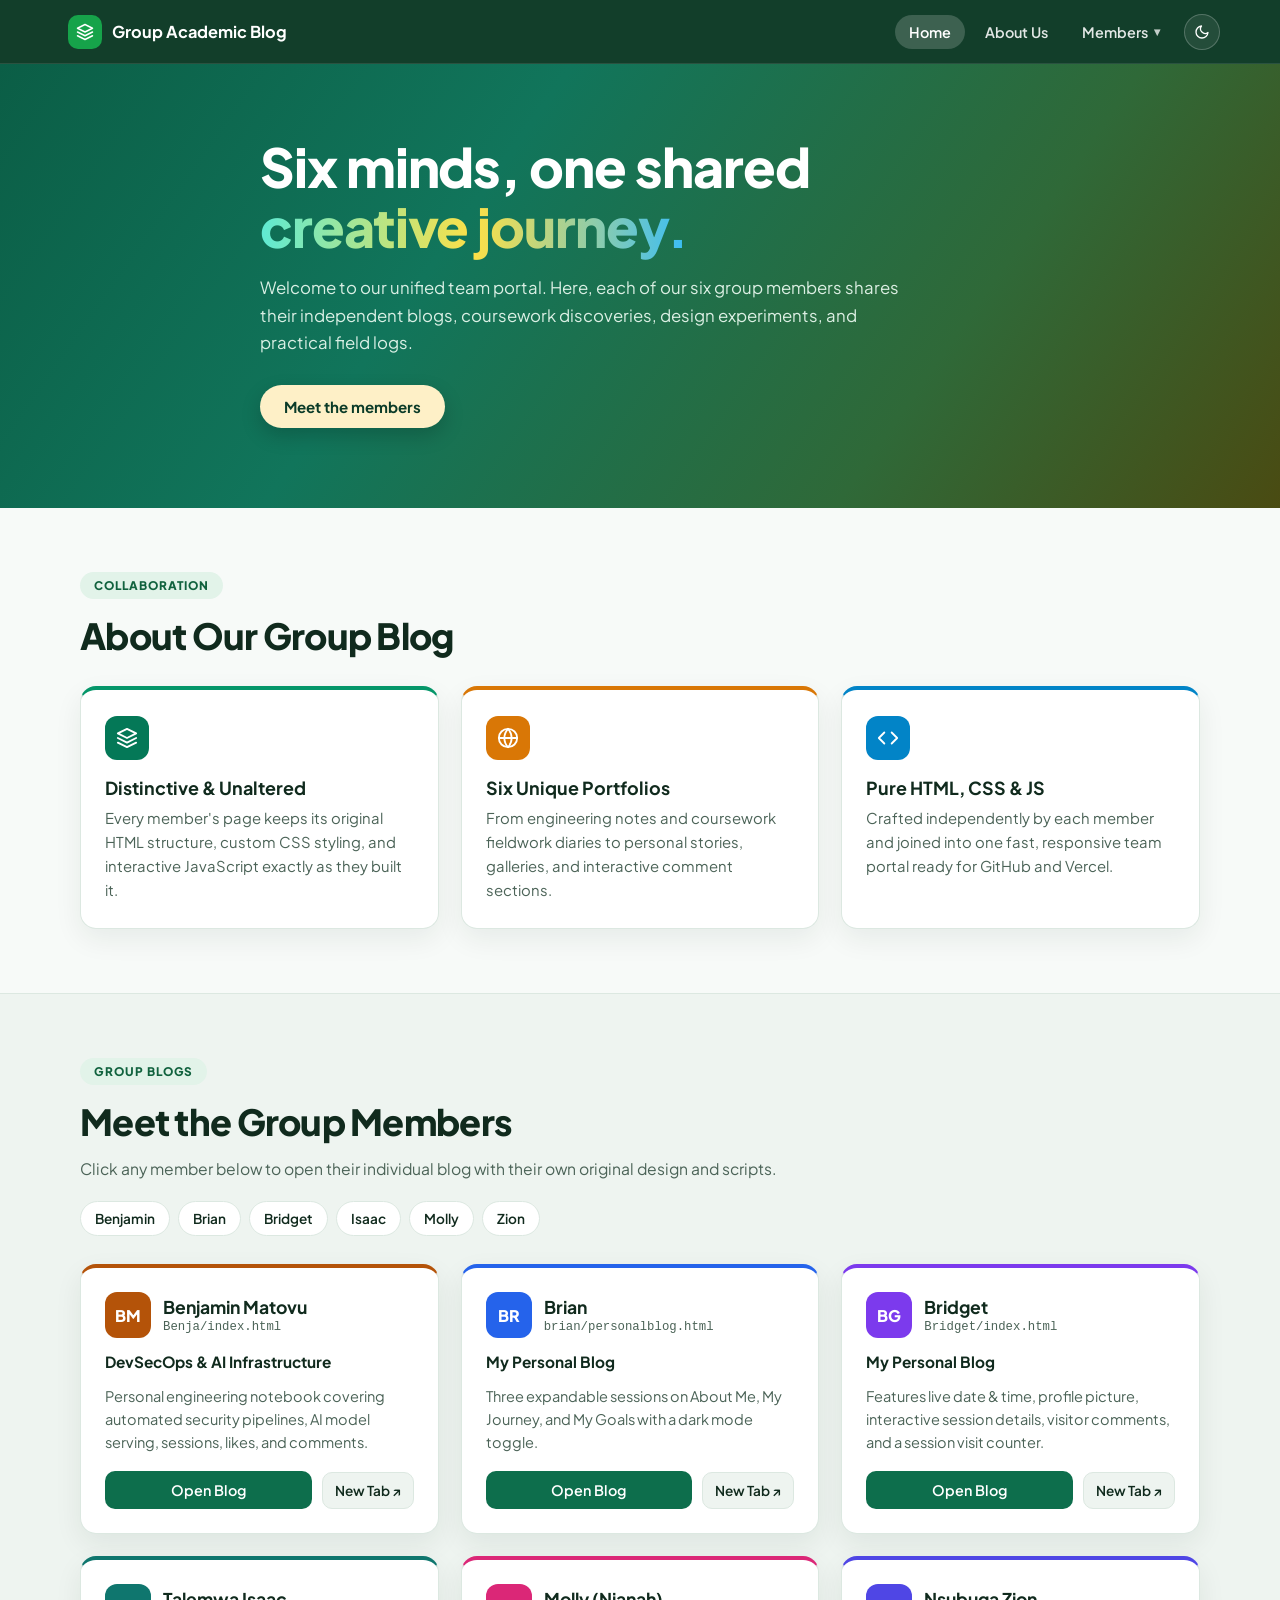
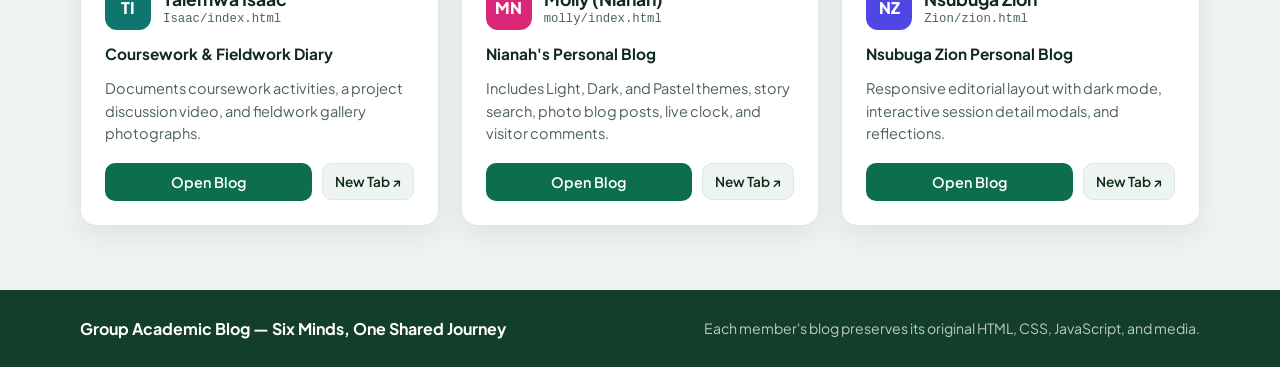
==== index.html @ 666a7042 "Join all 6 group members' personal blogs into Group Academic Blog portal" ====
<!DOCTYPE html>
<html lang="en">
<head>
  <meta charset="UTF-8">
  <meta name="viewport" content="width=device-width, initial-scale=1.0">
  <title>Group Academic Blog | Home</title>
  <link rel="preconnect" href="https://fonts.googleapis.com">
  <link rel="preconnect" href="https://fonts.gstatic.com" crossorigin>
  <link href="https://fonts.googleapis.com/css2?family=Plus+Jakarta+Sans:wght@400;500;600;700;800&display=swap" rel="stylesheet">
  <link rel="stylesheet" href="hub.css">
  <script src="hub.js" defer></script>
</head>
<body>
  <header class="hub-bar">
    <div class="hub-bar-inner">
      <button type="button" class="hub-brand" id="hubHomeBtn" aria-label="Group Academic Blog Home">
        <span class="hub-logo" aria-hidden="true">
          <svg viewBox="0 0 24 24" fill="none" stroke="currentColor" stroke-width="2" stroke-linecap="round" stroke-linejoin="round">
            <polygon points="12 2 2 7 12 12 22 7 12 2"></polygon>
            <polyline points="2 12 12 17 22 12"></polyline>
            <polyline points="2 17 12 22 22 17"></polyline>
          </svg>
        </span>
        <span class="hub-brand-text">Group Academic Blog</span>
      </button>

      <nav class="hub-nav-actions" aria-label="Primary navigation">
        <button type="button" class="nav-link is-active" id="navHomeBtn">Home</button>
        <a class="nav-link" href="#aboutSection" id="navAboutLink">About Us</a>

        <div class="dropdown" id="membersDropdown">
          <button
            type="button"
            class="nav-link dropdown-trigger"
            id="membersDropdownBtn"
            aria-expanded="false"
            aria-haspopup="true"
          >
            <span id="dropdownLabel">Members</span>
            <span class="caret" aria-hidden="true">▾</span>
          </button>
          <div class="dropdown-menu" id="membersMenu" role="menu" hidden></div>
        </div>

        <a class="hub-standalone" id="standaloneLink" href="#" target="_blank" rel="noopener" hidden>
          Open Original <span aria-hidden="true">↗</span>
        </a>

        <button
          type="button"
          class="theme-btn"
          id="hubThemeBtn"
          aria-label="Toggle dark mode"
          title="Toggle dark mode"
        >
          <svg id="themeMoonIcon" viewBox="0 0 24 24" fill="none" stroke="currentColor" stroke-width="2" stroke-linecap="round" stroke-linejoin="round" aria-hidden="true">
            <path d="M21 12.79A9 9 0 1 1 11.21 3 7 7 0 0 0 21 12.79z"></path>
          </svg>
        </button>
      </nav>
    </div>
  </header>

  <main class="hub-main" id="hubView">
    <!-- Hero Section -->
    <section class="hub-hero">
      <div class="hub-hero-inner">
        <h1 class="hero-title">
          Six minds, one shared<br>
          <span class="hero-gradient">creative journey.</span>
        </h1>
        <p class="hero-copy">
          Welcome to our unified team portal. Here, each of our six group members shares their independent blogs, coursework discoveries, design experiments, and practical field logs.
        </p>
        <div class="hero-actions">
          <a class="hero-cta" href="#membersSection">Meet the members</a>
        </div>
      </div>
    </section>

    <!-- About Section -->
    <section class="hub-section" id="aboutSection">
      <div class="section-container">
        <span class="section-pill">COLLABORATION</span>
        <h2 class="section-heading">About Our Group Blog</h2>

        <div class="about-grid">
          <article class="about-card accent-green">
            <div class="about-icon icon-green" aria-hidden="true">
              <svg viewBox="0 0 24 24" fill="none" stroke="currentColor" stroke-width="2" stroke-linecap="round" stroke-linejoin="round">
                <polygon points="12 2 2 7 12 12 22 7 12 2"></polygon>
                <polyline points="2 12 12 17 22 12"></polyline>
                <polyline points="2 17 12 22 22 17"></polyline>
              </svg>
            </div>
            <h3>Distinctive &amp; Unaltered</h3>
            <p>
              Every member's page keeps its original HTML structure, custom CSS styling, and interactive JavaScript exactly as they built it.
            </p>
          </article>

          <article class="about-card accent-amber">
            <div class="about-icon icon-amber" aria-hidden="true">
              <svg viewBox="0 0 24 24" fill="none" stroke="currentColor" stroke-width="2" stroke-linecap="round" stroke-linejoin="round">
                <circle cx="12" cy="12" r="10"></circle>
                <line x1="2" y1="12" x2="22" y2="12"></line>
                <path d="M12 2a15.3 15.3 0 0 1 4 10 15.3 15.3 0 0 1-4 10 15.3 15.3 0 0 1-4-10 15.3 15.3 0 0 1 4-10z"></path>
              </svg>
            </div>
            <h3>Six Unique Portfolios</h3>
            <p>
              From engineering notes and coursework fieldwork diaries to personal stories, galleries, and interactive comment sections.
            </p>
          </article>

          <article class="about-card accent-blue">
            <div class="about-icon icon-blue" aria-hidden="true">
              <svg viewBox="0 0 24 24" fill="none" stroke="currentColor" stroke-width="2" stroke-linecap="round" stroke-linejoin="round">
                <polyline points="16 18 22 12 16 6"></polyline>
                <polyline points="8 6 2 12 8 18"></polyline>
              </svg>
            </div>
            <h3>Pure HTML, CSS &amp; JS</h3>
            <p>
              Crafted independently by each member and joined into one fast, responsive team portal ready for GitHub and Vercel.
            </p>
          </article>
        </div>
      </div>
    </section>

    <!-- Members Blogs Section -->
    <section class="hub-section members-section" id="membersSection">
      <div class="section-container">
        <div class="members-header">
          <div>
            <span class="section-pill">GROUP BLOGS</span>
            <h2 class="section-heading">Meet the Group Members</h2>
            <p class="section-sub">
              Click any member below to open their individual blog with their own original design and scripts.
            </p>
          </div>
          <div class="quick-pills" id="quickPills" aria-label="Quick member links"></div>
        </div>

        <div class="member-grid" id="memberGrid" aria-label="Member Blogs"></div>
      </div>
    </section>

    <footer class="hub-footer">
      <div class="section-container footer-inner">
        <p class="footer-brand">Group Academic Blog &mdash; Six Minds, One Shared Journey</p>
        <p class="footer-note">Each member's blog preserves its original HTML, CSS, JavaScript, and media.</p>
      </div>
    </footer>
  </main>

  <div class="viewer-wrap" id="viewerWrap" hidden>
    <iframe
      id="memberFrame"
      class="member-frame"
      title="Selected member personal blog"
      loading="eager"
    ></iframe>
  </div>
</body>
</html>
---- hub.css ----
*,
*::before,
*::after {
  box-sizing: border-box;
}

:root {
  --bar-bg: #123e2a;
  --bar-border: rgba(255, 255, 255, 0.1);
  --bar-height: 64px;
  --bg: #f7faf8;
  --bg-alt: #eef4f0;
  --surface: #ffffff;
  --text: #102a1d;
  --muted: #4b6357;
  --border: #dce8e1;
  --pill-bg: #e2f3e9;
  --pill-text: #11623e;
  --shadow: 0 10px 28px rgba(16, 42, 29, 0.07);
  --shadow-hover: 0 16px 36px rgba(16, 42, 29, 0.12);
}

body.hub-dark {
  --bg: #0b1611;
  --bg-alt: #102019;
  --surface: #14261e;
  --text: #eef6f1;
  --muted: #9eb7aa;
  --border: #223b2f;
  --pill-bg: #1a3b2c;
  --pill-text: #6ee7b7;
  --shadow: 0 10px 28px rgba(0, 0, 0, 0.35);
  --shadow-hover: 0 16px 36px rgba(0, 0, 0, 0.5);
}

html {
  scroll-behavior: smooth;
}

html,
body {
  margin: 0;
  padding: 0;
  min-height: 100%;
  font-family: "Plus Jakarta Sans", -apple-system, BlinkMacSystemFont, "Segoe UI", Roboto, sans-serif;
  background: var(--bg);
  color: var(--text);
}

/* Sticky Top Bar */
.hub-bar {
  position: sticky;
  top: 0;
  z-index: 1000;
  height: var(--bar-height);
  background: var(--bar-bg);
  border-bottom: 1px solid var(--bar-border);
  color: #ffffff;
}

.hub-bar-inner {
  max-width: 1200px;
  height: 100%;
  margin: 0 auto;
  padding: 0 20px;
  display: flex;
  align-items: center;
  justify-content: space-between;
  gap: 16px;
}

.hub-brand {
  display: inline-flex;
  align-items: center;
  gap: 10px;
  background: transparent;
  border: 0;
  color: #ffffff;
  font: inherit;
  font-weight: 700;
  font-size: 1.02rem;
  cursor: pointer;
  padding: 6px 8px;
  border-radius: 10px;
  white-space: nowrap;
}

.hub-brand:hover {
  background: rgba(255, 255, 255, 0.08);
}

.hub-logo {
  width: 34px;
  height: 34px;
  border-radius: 10px;
  background: #16a34a;
  color: #ffffff;
  display: inline-flex;
  align-items: center;
  justify-content: center;
  flex-shrink: 0;
}

.hub-logo svg {
  width: 18px;
  height: 18px;
}

.hub-nav-actions {
  display: flex;
  align-items: center;
  gap: 6px;
}

.nav-link {
  border: 0;
  background: transparent;
  color: rgba(255, 255, 255, 0.88);
  text-decoration: none;
  font: inherit;
  font-size: 0.9rem;
  font-weight: 600;
  padding: 8px 14px;
  border-radius: 999px;
  cursor: pointer;
  display: inline-flex;
  align-items: center;
  gap: 6px;
  white-space: nowrap;
  transition: background 0.15s ease, color 0.15s ease;
}

.nav-link:hover {
  background: rgba(255, 255, 255, 0.12);
  color: #ffffff;
}

.nav-link.is-active {
  background: rgba(255, 255, 255, 0.18);
  color: #ffffff;
}

/* Members Dropdown */
.dropdown {
  position: relative;
}

.caret {
  font-size: 0.72rem;
  opacity: 0.85;
}

.dropdown-menu {
  position: absolute;
  top: calc(100% + 10px);
  right: 0;
  min-width: 240px;
  background: var(--surface);
  color: var(--text);
  border: 1px solid var(--border);
  border-radius: 14px;
  padding: 8px;
  box-shadow: 0 18px 40px rgba(0, 0, 0, 0.22);
  display: flex;
  flex-direction: column;
  gap: 4px;
  z-index: 1200;
}

.dropdown-menu[hidden] {
  display: none;
}

.dropdown-item {
  width: 100%;
  border: 0;
  background: transparent;
  color: var(--text);
  font: inherit;
  text-align: left;
  padding: 9px 12px;
  border-radius: 10px;
  cursor: pointer;
  display: flex;
  align-items: center;
  gap: 10px;
}

.dropdown-item:hover {
  background: var(--bg-alt);
}

.dropdown-item.is-active {
  background: var(--pill-bg);
  color: var(--pill-text);
  font-weight: 700;
}

.dropdown-dot {
  width: 10px;
  height: 10px;
  border-radius: 50%;
  flex-shrink: 0;
}

.dropdown-sub {
  margin-left: auto;
  font-size: 0.75rem;
  color: var(--muted);
}

.hub-standalone {
  display: inline-flex;
  align-items: center;
  gap: 5px;
  padding: 7px 13px;
  border-radius: 999px;
  border: 1px solid rgba(255, 255, 255, 0.24);
  color: #ffffff;
  text-decoration: none;
  font-size: 0.84rem;
  font-weight: 600;
  white-space: nowrap;
}

.hub-standalone:hover {
  background: rgba(255, 255, 255, 0.14);
}

.hub-standalone[hidden],
.hub-main[hidden],
.viewer-wrap[hidden] {
  display: none;
}

.theme-btn {
  width: 36px;
  height: 36px;
  border-radius: 50%;
  border: 1px solid rgba(255, 255, 255, 0.22);
  background: rgba(255, 255, 255, 0.08);
  color: #ffffff;
  display: inline-flex;
  align-items: center;
  justify-content: center;
  cursor: pointer;
  margin-left: 4px;
  flex-shrink: 0;
}

.theme-btn:hover {
  background: rgba(255, 255, 255, 0.18);
}

.theme-btn svg {
  width: 16px;
  height: 16px;
}

/* Hero Section */
.hub-hero {
  background: linear-gradient(125deg, #0b5e46 0%, #11755b 36%, #2f6938 72%, #4a4b12 100%);
  color: #ffffff;
  padding: 72px 20px 80px;
}

.hub-hero-inner {
  max-width: 760px;
  margin: 0 auto;
}

.hero-title {
  margin: 0 0 18px;
  font-size: clamp(2.1rem, 4.8vw, 3.35rem);
  font-weight: 800;
  line-height: 1.12;
  letter-spacing: -0.02em;
}

.hero-gradient {
  background: linear-gradient(90deg, #5eead4 0%, #fde047 50%, #38bdf8 100%);
  -webkit-background-clip: text;
  background-clip: text;
  color: transparent;
}

.hero-copy {
  margin: 0 0 28px;
  font-size: 1.05rem;
  line-height: 1.65;
  color: rgba(240, 253, 244, 0.9);
  max-width: 650px;
}

.hero-actions {
  display: flex;
  flex-wrap: wrap;
  gap: 12px;
}

.hero-cta {
  display: inline-flex;
  align-items: center;
  justify-content: center;
  background: #fef0c7;
  color: #0b3b28;
  text-decoration: none;
  font-weight: 700;
  font-size: 0.94rem;
  padding: 12px 24px;
  border-radius: 999px;
  box-shadow: 0 8px 20px rgba(0, 0, 0, 0.18);
  transition: transform 0.15s ease, background 0.15s ease;
}

.hero-cta:hover {
  background: #fde68a;
  transform: translateY(-1px);
}

/* Sections */
.hub-section {
  padding: 64px 20px;
}

.members-section {
  background: var(--bg-alt);
  border-top: 1px solid var(--border);
}

.section-container {
  max-width: 1120px;
  margin: 0 auto;
}

.section-pill {
  display: inline-block;
  padding: 6px 14px;
  border-radius: 999px;
  background: var(--pill-bg);
  color: var(--pill-text);
  font-size: 0.74rem;
  font-weight: 800;
  letter-spacing: 0.08em;
  margin-bottom: 14px;
}

.section-heading {
  margin: 0 0 12px;
  font-size: clamp(1.65rem, 3.2vw, 2.25rem);
  font-weight: 800;
  letter-spacing: -0.02em;
}

.section-sub {
  margin: 0;
  color: var(--muted);
  font-size: 0.98rem;
  line-height: 1.6;
}

/* About Cards */
.about-grid {
  margin-top: 28px;
  display: grid;
  grid-template-columns: repeat(3, minmax(0, 1fr));
  gap: 22px;
}

.about-card {
  background: var(--surface);
  border: 1px solid var(--border);
  border-top-width: 4px;
  border-radius: 16px;
  padding: 26px 24px;
  box-shadow: var(--shadow);
}

.accent-green {
  border-top-color: #059669;
}

.accent-amber {
  border-top-color: #d97706;
}

.accent-blue {
  border-top-color: #0284c7;
}

.about-icon {
  width: 44px;
  height: 44px;
  border-radius: 12px;
  display: inline-flex;
  align-items: center;
  justify-content: center;
  color: #ffffff;
  margin-bottom: 16px;
}

.about-icon svg {
  width: 22px;
  height: 22px;
}

.icon-green {
  background: #047857;
}

.icon-amber {
  background: #d97706;
}

.icon-blue {
  background: #0284c7;
}

.about-card h3 {
  margin: 0 0 8px;
  font-size: 1.12rem;
  font-weight: 700;
}

.about-card p {
  margin: 0;
  color: var(--muted);
  font-size: 0.93rem;
  line-height: 1.6;
}

/* Member Blogs Section */
.members-header {
  display: flex;
  flex-wrap: wrap;
  align-items: flex-end;
  justify-content: space-between;
  gap: 20px;
  margin-bottom: 28px;
}

.quick-pills {
  display: flex;
  flex-wrap: wrap;
  gap: 8px;
}

.quick-pill {
  border: 1px solid var(--border);
  background: var(--surface);
  color: var(--text);
  font: inherit;
  font-size: 0.85rem;
  font-weight: 600;
  padding: 8px 14px;
  border-radius: 999px;
  cursor: pointer;
  transition: border-color 0.15s ease, background 0.15s ease, transform 0.15s ease;
}

.quick-pill:hover {
  border-color: #059669;
  background: var(--pill-bg);
  color: var(--pill-text);
  transform: translateY(-1px);
}

.member-grid {
  display: grid;
  grid-template-columns: repeat(3, minmax(0, 1fr));
  gap: 22px;
}

.member-card {
  background: var(--surface);
  border: 1px solid var(--border);
  border-top-width: 4px;
  border-radius: 16px;
  padding: 24px;
  display: flex;
  flex-direction: column;
  gap: 14px;
  box-shadow: var(--shadow);
  transition: transform 0.16s ease, box-shadow 0.16s ease;
}

.member-card:hover {
  transform: translateY(-3px);
  box-shadow: var(--shadow-hover);
}

.card-head {
  display: flex;
  align-items: center;
  gap: 12px;
}

.avatar {
  width: 46px;
  height: 46px;
  border-radius: 12px;
  display: inline-flex;
  align-items: center;
  justify-content: center;
  font-weight: 800;
  font-size: 1rem;
  color: #ffffff;
  flex-shrink: 0;
}

.member-name {
  margin: 0;
  font-size: 1.1rem;
  font-weight: 700;
}

.member-file {
  margin: 2px 0 0;
  font-size: 0.77rem;
  color: var(--muted);
  font-family: ui-monospace, SFMono-Regular, Menlo, Consolas, monospace;
}

.member-title {
  margin: 0;
  font-weight: 700;
  font-size: 0.96rem;
}

.member-desc {
  margin: 0;
  color: var(--muted);
  font-size: 0.91rem;
  line-height: 1.55;
  flex: 1;
}

.card-actions {
  display: flex;
  align-items: center;
  gap: 10px;
  margin-top: 4px;
}

.btn-view {
  flex: 1;
  border: 0;
  background: #0d6e4c;
  color: #ffffff;
  font: inherit;
  font-size: 0.9rem;
  font-weight: 600;
  padding: 10px 14px;
  border-radius: 10px;
  cursor: pointer;
}

.btn-view:hover {
  background: #095439;
}

.btn-open {
  display: inline-flex;
  align-items: center;
  justify-content: center;
  padding: 9px 12px;
  border-radius: 10px;
  border: 1px solid var(--border);
  background: var(--bg-alt);
  color: var(--text);
  text-decoration: none;
  font-size: 0.85rem;
  font-weight: 600;
  white-space: nowrap;
}

.btn-open:hover {
  border-color: #059669;
}

/* Footer */
.hub-footer {
  background: var(--bar-bg);
  color: rgba(255, 255, 255, 0.86);
  padding: 28px 20px;
}

.footer-inner {
  display: flex;
  flex-wrap: wrap;
  align-items: center;
  justify-content: space-between;
  gap: 12px;
}

.footer-brand {
  margin: 0;
  font-weight: 700;
  color: #ffffff;
}

.footer-note {
  margin: 0;
  font-size: 0.88rem;
  color: rgba(255, 255, 255, 0.72);
}

/* Isolated Member Page Viewer */
.viewer-wrap {
  width: 100%;
  height: calc(100vh - var(--bar-height));
  height: calc(100dvh - var(--bar-height));
  background: #ffffff;
}

.member-frame {
  width: 100%;
  height: 100%;
  border: 0;
  display: block;
}

@media (max-width: 920px) {
  .about-grid,
  .member-grid {
    grid-template-columns: repeat(2, minmax(0, 1fr));
  }
}

@media (max-width: 680px) {
  .about-grid,
  .member-grid {
    grid-template-columns: 1fr;
  }

  .hub-brand-text {
    display: none;
  }

  .nav-link {
    padding: 7px 10px;
    font-size: 0.84rem;
  }
}
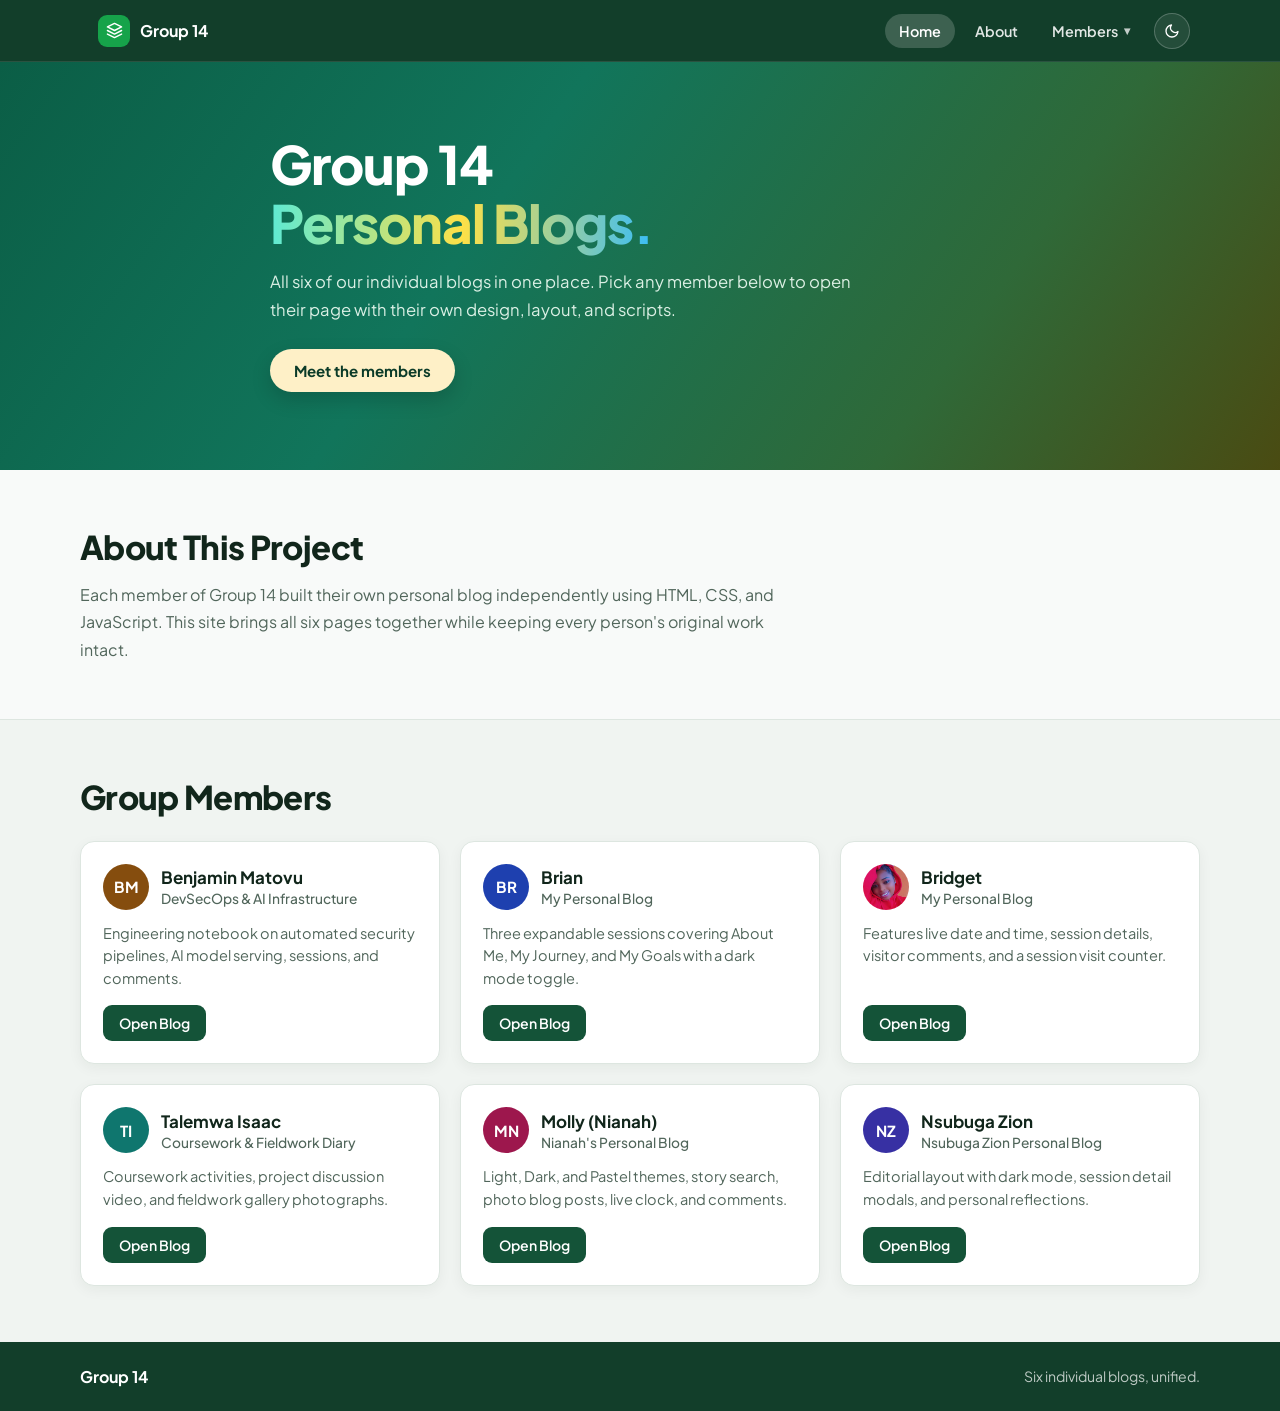
==== commit a9e6d33c: "Simplify homepage, remove card/dropdown clutter, and use Bridget's photo" ====
--- a/index.html
+++ b/index.html
@@ -3,7 +3,7 @@
 <head>
   <meta charset="UTF-8">
   <meta name="viewport" content="width=device-width, initial-scale=1.0">
-  <title>Group Academic Blog | Home</title>
+  <title>Group 14 | Personal Blogs</title>
   <link rel="preconnect" href="https://fonts.googleapis.com">
   <link rel="preconnect" href="https://fonts.gstatic.com" crossorigin>
   <link href="https://fonts.googleapis.com/css2?family=Plus+Jakarta+Sans:wght@400;500;600;700;800&display=swap" rel="stylesheet">
@@ -13,7 +13,7 @@
 <body>
   <header class="hub-bar">
     <div class="hub-bar-inner">
-      <button type="button" class="hub-brand" id="hubHomeBtn" aria-label="Group Academic Blog Home">
+      <button type="button" class="hub-brand" id="hubHomeBtn" aria-label="Group 14 Home">
         <span class="hub-logo" aria-hidden="true">
           <svg viewBox="0 0 24 24" fill="none" stroke="currentColor" stroke-width="2" stroke-linecap="round" stroke-linejoin="round">
             <polygon points="12 2 2 7 12 12 22 7 12 2"></polygon>
@@ -21,12 +21,12 @@
             <polyline points="2 17 12 22 22 17"></polyline>
           </svg>
         </span>
-        <span class="hub-brand-text">Group Academic Blog</span>
+        <span class="hub-brand-text">Group 14</span>
       </button>
 
       <nav class="hub-nav-actions" aria-label="Primary navigation">
         <button type="button" class="nav-link is-active" id="navHomeBtn">Home</button>
-        <a class="nav-link" href="#aboutSection" id="navAboutLink">About Us</a>
+        <a class="nav-link" href="#aboutSection" id="navAboutLink">About</a>
 
         <div class="dropdown" id="membersDropdown">
           <button
@@ -39,12 +39,8 @@
             <span id="dropdownLabel">Members</span>
             <span class="caret" aria-hidden="true">▾</span>
           </button>
-          <div class="dropdown-menu" id="membersMenu" role="menu" hidden></div>
+          <div class="dropdown-menu" id="membersMenu" role="menu"></div>
         </div>
-
-        <a class="hub-standalone" id="standaloneLink" href="#" target="_blank" rel="noopener" hidden>
-          Open Original <span aria-hidden="true">↗</span>
-        </a>
 
         <button
           type="button"
@@ -53,7 +49,7 @@
           aria-label="Toggle dark mode"
           title="Toggle dark mode"
         >
-          <svg id="themeMoonIcon" viewBox="0 0 24 24" fill="none" stroke="currentColor" stroke-width="2" stroke-linecap="round" stroke-linejoin="round" aria-hidden="true">
+          <svg viewBox="0 0 24 24" fill="none" stroke="currentColor" stroke-width="2" stroke-linecap="round" stroke-linejoin="round" aria-hidden="true">
             <path d="M21 12.79A9 9 0 1 1 11.21 3 7 7 0 0 0 21 12.79z"></path>
           </svg>
         </button>
@@ -62,95 +58,39 @@
   </header>
 
   <main class="hub-main" id="hubView">
-    <!-- Hero Section -->
     <section class="hub-hero">
       <div class="hub-hero-inner">
         <h1 class="hero-title">
-          Six minds, one shared<br>
-          <span class="hero-gradient">creative journey.</span>
+          Group 14<br>
+          <span class="hero-gradient">Personal Blogs.</span>
         </h1>
         <p class="hero-copy">
-          Welcome to our unified team portal. Here, each of our six group members shares their independent blogs, coursework discoveries, design experiments, and practical field logs.
+          All six of our individual blogs in one place. Pick any member below to open their page with their own design, layout, and scripts.
         </p>
-        <div class="hero-actions">
-          <a class="hero-cta" href="#membersSection">Meet the members</a>
-        </div>
+        <a class="hero-cta" href="#membersSection">Meet the members</a>
       </div>
     </section>
 
-    <!-- About Section -->
     <section class="hub-section" id="aboutSection">
       <div class="section-container">
-        <span class="section-pill">COLLABORATION</span>
-        <h2 class="section-heading">About Our Group Blog</h2>
-
-        <div class="about-grid">
-          <article class="about-card accent-green">
-            <div class="about-icon icon-green" aria-hidden="true">
-              <svg viewBox="0 0 24 24" fill="none" stroke="currentColor" stroke-width="2" stroke-linecap="round" stroke-linejoin="round">
-                <polygon points="12 2 2 7 12 12 22 7 12 2"></polygon>
-                <polyline points="2 12 12 17 22 12"></polyline>
-                <polyline points="2 17 12 22 22 17"></polyline>
-              </svg>
-            </div>
-            <h3>Distinctive &amp; Unaltered</h3>
-            <p>
-              Every member's page keeps its original HTML structure, custom CSS styling, and interactive JavaScript exactly as they built it.
-            </p>
-          </article>
-
-          <article class="about-card accent-amber">
-            <div class="about-icon icon-amber" aria-hidden="true">
-              <svg viewBox="0 0 24 24" fill="none" stroke="currentColor" stroke-width="2" stroke-linecap="round" stroke-linejoin="round">
-                <circle cx="12" cy="12" r="10"></circle>
-                <line x1="2" y1="12" x2="22" y2="12"></line>
-                <path d="M12 2a15.3 15.3 0 0 1 4 10 15.3 15.3 0 0 1-4 10 15.3 15.3 0 0 1-4-10 15.3 15.3 0 0 1 4-10z"></path>
-              </svg>
-            </div>
-            <h3>Six Unique Portfolios</h3>
-            <p>
-              From engineering notes and coursework fieldwork diaries to personal stories, galleries, and interactive comment sections.
-            </p>
-          </article>
-
-          <article class="about-card accent-blue">
-            <div class="about-icon icon-blue" aria-hidden="true">
-              <svg viewBox="0 0 24 24" fill="none" stroke="currentColor" stroke-width="2" stroke-linecap="round" stroke-linejoin="round">
-                <polyline points="16 18 22 12 16 6"></polyline>
-                <polyline points="8 6 2 12 8 18"></polyline>
-              </svg>
-            </div>
-            <h3>Pure HTML, CSS &amp; JS</h3>
-            <p>
-              Crafted independently by each member and joined into one fast, responsive team portal ready for GitHub and Vercel.
-            </p>
-          </article>
-        </div>
+        <h2 class="section-heading">About This Project</h2>
+        <p class="about-summary">
+          Each member of Group 14 built their own personal blog independently using HTML, CSS, and JavaScript. This site brings all six pages together while keeping every person's original work intact.
+        </p>
       </div>
     </section>
 
-    <!-- Members Blogs Section -->
     <section class="hub-section members-section" id="membersSection">
       <div class="section-container">
-        <div class="members-header">
-          <div>
-            <span class="section-pill">GROUP BLOGS</span>
-            <h2 class="section-heading">Meet the Group Members</h2>
-            <p class="section-sub">
-              Click any member below to open their individual blog with their own original design and scripts.
-            </p>
-          </div>
-          <div class="quick-pills" id="quickPills" aria-label="Quick member links"></div>
-        </div>
-
+        <h2 class="section-heading">Group Members</h2>
         <div class="member-grid" id="memberGrid" aria-label="Member Blogs"></div>
       </div>
     </section>
 
     <footer class="hub-footer">
       <div class="section-container footer-inner">
-        <p class="footer-brand">Group Academic Blog &mdash; Six Minds, One Shared Journey</p>
-        <p class="footer-note">Each member's blog preserves its original HTML, CSS, JavaScript, and media.</p>
+        <p class="footer-brand">Group 14</p>
+        <p class="footer-note">Six individual blogs, unified.</p>
       </div>
     </footer>
   </main>
--- a/hub.css
+++ b/hub.css
@@ -7,30 +7,33 @@
 :root {
   --bar-bg: #123e2a;
   --bar-border: rgba(255, 255, 255, 0.1);
-  --bar-height: 64px;
-  --bg: #f7faf8;
-  --bg-alt: #eef4f0;
+  --bar-height: 62px;
+  --bg: #f8faf9;
+  --bg-alt: #f0f4f1;
   --surface: #ffffff;
-  --text: #102a1d;
-  --muted: #4b6357;
-  --border: #dce8e1;
-  --pill-bg: #e2f3e9;
-  --pill-text: #11623e;
-  --shadow: 0 10px 28px rgba(16, 42, 29, 0.07);
-  --shadow-hover: 0 16px 36px rgba(16, 42, 29, 0.12);
+  --text: #11261b;
+  --muted: #51665b;
+  --border: #dde6e0;
+  --hover-bg: #f2f6f3;
+  --accent: #145338;
+  --accent-hover: #0e3f2a;
+  --shadow: 0 4px 14px rgba(17, 38, 27, 0.05);
+  --shadow-hover: 0 12px 28px rgba(17, 38, 27, 0.09);
+  --ease: cubic-bezier(0.16, 1, 0.3, 1);
 }
 
 body.hub-dark {
-  --bg: #0b1611;
-  --bg-alt: #102019;
-  --surface: #14261e;
-  --text: #eef6f1;
-  --muted: #9eb7aa;
-  --border: #223b2f;
-  --pill-bg: #1a3b2c;
-  --pill-text: #6ee7b7;
-  --shadow: 0 10px 28px rgba(0, 0, 0, 0.35);
-  --shadow-hover: 0 16px 36px rgba(0, 0, 0, 0.5);
+  --bg: #0c1611;
+  --bg-alt: #101d17;
+  --surface: #15241d;
+  --text: #edf4f0;
+  --muted: #9ab0a4;
+  --border: #23382d;
+  --hover-bg: #1c3127;
+  --accent: #1b6b49;
+  --accent-hover: #228259;
+  --shadow: 0 4px 16px rgba(0, 0, 0, 0.28);
+  --shadow-hover: 0 12px 28px rgba(0, 0, 0, 0.42);
 }
 
 html {
@@ -45,6 +48,7 @@
   font-family: "Plus Jakarta Sans", -apple-system, BlinkMacSystemFont, "Segoe UI", Roboto, sans-serif;
   background: var(--bg);
   color: var(--text);
+  transition: background-color 0.25s ease, color 0.25s ease;
 }
 
 /* Sticky Top Bar */
@@ -59,7 +63,7 @@
 }
 
 .hub-bar-inner {
-  max-width: 1200px;
+  max-width: 1140px;
   height: 100%;
   margin: 0 auto;
   padding: 0 20px;
@@ -78,11 +82,12 @@
   color: #ffffff;
   font: inherit;
   font-weight: 700;
-  font-size: 1.02rem;
+  font-size: 1rem;
   cursor: pointer;
   padding: 6px 8px;
   border-radius: 10px;
   white-space: nowrap;
+  transition: background-color 0.2s ease;
 }
 
 .hub-brand:hover {
@@ -90,9 +95,9 @@
 }
 
 .hub-logo {
-  width: 34px;
-  height: 34px;
-  border-radius: 10px;
+  width: 32px;
+  height: 32px;
+  border-radius: 9px;
   background: #16a34a;
   color: #ffffff;
   display: inline-flex;
@@ -102,8 +107,8 @@
 }
 
 .hub-logo svg {
-  width: 18px;
-  height: 18px;
+  width: 17px;
+  height: 17px;
 }
 
 .hub-nav-actions {
@@ -127,7 +132,7 @@
   align-items: center;
   gap: 6px;
   white-space: nowrap;
-  transition: background 0.15s ease, color 0.15s ease;
+  transition: background-color 0.2s ease, color 0.2s ease;
 }
 
 .nav-link:hover {
@@ -140,7 +145,7 @@
   color: #ffffff;
 }
 
-/* Members Dropdown */
+/* Smooth Members Dropdown */
 .dropdown {
   position: relative;
 }
@@ -148,89 +153,68 @@
 .caret {
   font-size: 0.72rem;
   opacity: 0.85;
+  transition: transform 0.25s var(--ease);
+}
+
+.dropdown.is-open .caret {
+  transform: rotate(180deg);
 }
 
 .dropdown-menu {
   position: absolute;
   top: calc(100% + 10px);
   right: 0;
-  min-width: 240px;
+  min-width: 195px;
   background: var(--surface);
   color: var(--text);
   border: 1px solid var(--border);
-  border-radius: 14px;
-  padding: 8px;
-  box-shadow: 0 18px 40px rgba(0, 0, 0, 0.22);
+  border-radius: 12px;
+  padding: 6px;
+  box-shadow: 0 16px 36px rgba(0, 0, 0, 0.18);
   display: flex;
   flex-direction: column;
-  gap: 4px;
+  gap: 2px;
   z-index: 1200;
-}
-
-.dropdown-menu[hidden] {
-  display: none;
+  opacity: 0;
+  visibility: hidden;
+  pointer-events: none;
+  transform: translateY(-8px) scale(0.98);
+  transform-origin: top right;
+  transition:
+    opacity 0.24s var(--ease),
+    transform 0.24s var(--ease),
+    visibility 0.24s var(--ease);
+}
+
+.dropdown.is-open .dropdown-menu {
+  opacity: 1;
+  visibility: visible;
+  pointer-events: auto;
+  transform: translateY(0) scale(1);
 }
 
 .dropdown-item {
+  display: block;
   width: 100%;
-  border: 0;
-  background: transparent;
+  padding: 9px 12px;
+  border-radius: 8px;
   color: var(--text);
-  font: inherit;
-  text-align: left;
-  padding: 9px 12px;
-  border-radius: 10px;
-  cursor: pointer;
-  display: flex;
-  align-items: center;
-  gap: 10px;
+  text-decoration: none;
+  font-size: 0.9rem;
+  font-weight: 500;
+  white-space: nowrap;
+  transition: background-color 0.18s ease, color 0.18s ease, padding-left 0.18s var(--ease);
 }
 
 .dropdown-item:hover {
-  background: var(--bg-alt);
+  background: var(--hover-bg);
+  padding-left: 15px;
 }
 
 .dropdown-item.is-active {
-  background: var(--pill-bg);
-  color: var(--pill-text);
-  font-weight: 700;
-}
-
-.dropdown-dot {
-  width: 10px;
-  height: 10px;
-  border-radius: 50%;
-  flex-shrink: 0;
-}
-
-.dropdown-sub {
-  margin-left: auto;
-  font-size: 0.75rem;
-  color: var(--muted);
-}
-
-.hub-standalone {
-  display: inline-flex;
-  align-items: center;
-  gap: 5px;
-  padding: 7px 13px;
-  border-radius: 999px;
-  border: 1px solid rgba(255, 255, 255, 0.24);
-  color: #ffffff;
-  text-decoration: none;
-  font-size: 0.84rem;
-  font-weight: 600;
-  white-space: nowrap;
-}
-
-.hub-standalone:hover {
-  background: rgba(255, 255, 255, 0.14);
-}
-
-.hub-standalone[hidden],
-.hub-main[hidden],
-.viewer-wrap[hidden] {
-  display: none;
+  background: var(--hover-bg);
+  font-weight: 700;
+  color: var(--accent);
 }
 
 .theme-btn {
@@ -246,10 +230,12 @@
   cursor: pointer;
   margin-left: 4px;
   flex-shrink: 0;
+  transition: background-color 0.2s ease, transform 0.2s var(--ease);
 }
 
 .theme-btn:hover {
   background: rgba(255, 255, 255, 0.18);
+  transform: scale(1.04);
 }
 
 .theme-btn svg {
@@ -257,21 +243,26 @@
   height: 16px;
 }
 
+.hub-main[hidden],
+.viewer-wrap[hidden] {
+  display: none;
+}
+
 /* Hero Section */
 .hub-hero {
-  background: linear-gradient(125deg, #0b5e46 0%, #11755b 36%, #2f6938 72%, #4a4b12 100%);
-  color: #ffffff;
-  padding: 72px 20px 80px;
+  background: linear-gradient(125deg, #0b5e46 0%, #11755b 38%, #2f6938 74%, #4a4b12 100%);
+  color: #ffffff;
+  padding: 72px 20px 78px;
 }
 
 .hub-hero-inner {
-  max-width: 760px;
+  max-width: 740px;
   margin: 0 auto;
 }
 
 .hero-title {
-  margin: 0 0 18px;
-  font-size: clamp(2.1rem, 4.8vw, 3.35rem);
+  margin: 0 0 16px;
+  font-size: clamp(2.15rem, 4.8vw, 3.3rem);
   font-weight: 800;
   line-height: 1.12;
   letter-spacing: -0.02em;
@@ -285,17 +276,11 @@
 }
 
 .hero-copy {
-  margin: 0 0 28px;
-  font-size: 1.05rem;
+  margin: 0 0 26px;
+  font-size: 1.04rem;
   line-height: 1.65;
   color: rgba(240, 253, 244, 0.9);
-  max-width: 650px;
-}
-
-.hero-actions {
-  display: flex;
-  flex-wrap: wrap;
-  gap: 12px;
+  max-width: 600px;
 }
 
 .hero-cta {
@@ -309,18 +294,18 @@
   font-size: 0.94rem;
   padding: 12px 24px;
   border-radius: 999px;
-  box-shadow: 0 8px 20px rgba(0, 0, 0, 0.18);
-  transition: transform 0.15s ease, background 0.15s ease;
+  box-shadow: 0 8px 20px rgba(0, 0, 0, 0.16);
+  transition: transform 0.22s var(--ease), background-color 0.2s ease;
 }
 
 .hero-cta:hover {
   background: #fde68a;
-  transform: translateY(-1px);
+  transform: translateY(-2px);
 }
 
 /* Sections */
 .hub-section {
-  padding: 64px 20px;
+  padding: 56px 20px;
 }
 
 .members-section {
@@ -333,160 +318,52 @@
   margin: 0 auto;
 }
 
-.section-pill {
-  display: inline-block;
-  padding: 6px 14px;
-  border-radius: 999px;
-  background: var(--pill-bg);
-  color: var(--pill-text);
-  font-size: 0.74rem;
-  font-weight: 800;
-  letter-spacing: 0.08em;
-  margin-bottom: 14px;
-}
-
 .section-heading {
-  margin: 0 0 12px;
-  font-size: clamp(1.65rem, 3.2vw, 2.25rem);
+  margin: 0 0 14px;
+  font-size: clamp(1.55rem, 3vw, 2.05rem);
   font-weight: 800;
   letter-spacing: -0.02em;
 }
 
-.section-sub {
-  margin: 0;
+.about-summary {
+  margin: 0;
+  max-width: 700px;
   color: var(--muted);
-  font-size: 0.98rem;
-  line-height: 1.6;
-}
-
-/* About Cards */
-.about-grid {
-  margin-top: 28px;
+  font-size: 1rem;
+  line-height: 1.7;
+}
+
+/* Member Cards */
+.member-grid {
+  margin-top: 24px;
   display: grid;
   grid-template-columns: repeat(3, minmax(0, 1fr));
-  gap: 22px;
-}
-
-.about-card {
-  background: var(--surface);
-  border: 1px solid var(--border);
-  border-top-width: 4px;
-  border-radius: 16px;
-  padding: 26px 24px;
-  box-shadow: var(--shadow);
-}
-
-.accent-green {
-  border-top-color: #059669;
-}
-
-.accent-amber {
-  border-top-color: #d97706;
-}
-
-.accent-blue {
-  border-top-color: #0284c7;
-}
-
-.about-icon {
-  width: 44px;
-  height: 44px;
-  border-radius: 12px;
-  display: inline-flex;
-  align-items: center;
-  justify-content: center;
-  color: #ffffff;
-  margin-bottom: 16px;
-}
-
-.about-icon svg {
-  width: 22px;
-  height: 22px;
-}
-
-.icon-green {
-  background: #047857;
-}
-
-.icon-amber {
-  background: #d97706;
-}
-
-.icon-blue {
-  background: #0284c7;
-}
-
-.about-card h3 {
-  margin: 0 0 8px;
-  font-size: 1.12rem;
-  font-weight: 700;
-}
-
-.about-card p {
-  margin: 0;
-  color: var(--muted);
-  font-size: 0.93rem;
-  line-height: 1.6;
-}
-
-/* Member Blogs Section */
-.members-header {
-  display: flex;
-  flex-wrap: wrap;
-  align-items: flex-end;
-  justify-content: space-between;
   gap: 20px;
-  margin-bottom: 28px;
-}
-
-.quick-pills {
-  display: flex;
-  flex-wrap: wrap;
-  gap: 8px;
-}
-
-.quick-pill {
-  border: 1px solid var(--border);
-  background: var(--surface);
-  color: var(--text);
-  font: inherit;
-  font-size: 0.85rem;
-  font-weight: 600;
-  padding: 8px 14px;
-  border-radius: 999px;
-  cursor: pointer;
-  transition: border-color 0.15s ease, background 0.15s ease, transform 0.15s ease;
-}
-
-.quick-pill:hover {
-  border-color: #059669;
-  background: var(--pill-bg);
-  color: var(--pill-text);
-  transform: translateY(-1px);
-}
-
-.member-grid {
-  display: grid;
-  grid-template-columns: repeat(3, minmax(0, 1fr));
-  gap: 22px;
 }
 
 .member-card {
   background: var(--surface);
   border: 1px solid var(--border);
-  border-top-width: 4px;
-  border-radius: 16px;
-  padding: 24px;
+  border-radius: 14px;
+  padding: 22px;
   display: flex;
   flex-direction: column;
-  gap: 14px;
+  gap: 12px;
   box-shadow: var(--shadow);
-  transition: transform 0.16s ease, box-shadow 0.16s ease;
+  transition:
+    transform 0.28s var(--ease),
+    box-shadow 0.28s var(--ease),
+    border-color 0.22s ease;
 }
 
 .member-card:hover {
   transform: translateY(-3px);
   box-shadow: var(--shadow-hover);
+  border-color: #9ec5b0;
+}
+
+body.hub-dark .member-card:hover {
+  border-color: #365c49;
 }
 
 .card-head {
@@ -498,33 +375,36 @@
 .avatar {
   width: 46px;
   height: 46px;
-  border-radius: 12px;
+  border-radius: 50%;
   display: inline-flex;
   align-items: center;
   justify-content: center;
-  font-weight: 800;
-  font-size: 1rem;
+  font-weight: 700;
+  font-size: 0.95rem;
   color: #ffffff;
   flex-shrink: 0;
+  overflow: hidden;
+  background: #145338;
+}
+
+.avatar-img {
+  width: 100%;
+  height: 100%;
+  object-fit: cover;
+  display: block;
 }
 
 .member-name {
   margin: 0;
-  font-size: 1.1rem;
-  font-weight: 700;
-}
-
-.member-file {
+  font-size: 1.06rem;
+  font-weight: 700;
+}
+
+.member-title {
   margin: 2px 0 0;
-  font-size: 0.77rem;
+  font-size: 0.86rem;
+  font-weight: 500;
   color: var(--muted);
-  font-family: ui-monospace, SFMono-Regular, Menlo, Consolas, monospace;
-}
-
-.member-title {
-  margin: 0;
-  font-weight: 700;
-  font-size: 0.96rem;
 }
 
 .member-desc {
@@ -535,54 +415,31 @@
   flex: 1;
 }
 
-.card-actions {
-  display: flex;
-  align-items: center;
-  gap: 10px;
+.btn-view {
+  align-self: flex-start;
   margin-top: 4px;
-}
-
-.btn-view {
-  flex: 1;
   border: 0;
-  background: #0d6e4c;
+  background: var(--accent);
   color: #ffffff;
   font: inherit;
-  font-size: 0.9rem;
+  font-size: 0.88rem;
   font-weight: 600;
-  padding: 10px 14px;
-  border-radius: 10px;
+  padding: 9px 16px;
+  border-radius: 9px;
   cursor: pointer;
+  transition: background-color 0.2s ease, transform 0.2s var(--ease);
 }
 
 .btn-view:hover {
-  background: #095439;
-}
-
-.btn-open {
-  display: inline-flex;
-  align-items: center;
-  justify-content: center;
-  padding: 9px 12px;
-  border-radius: 10px;
-  border: 1px solid var(--border);
-  background: var(--bg-alt);
-  color: var(--text);
-  text-decoration: none;
-  font-size: 0.85rem;
-  font-weight: 600;
-  white-space: nowrap;
-}
-
-.btn-open:hover {
-  border-color: #059669;
+  background: var(--accent-hover);
+  transform: translateY(-1px);
 }
 
 /* Footer */
 .hub-footer {
   background: var(--bar-bg);
   color: rgba(255, 255, 255, 0.86);
-  padding: 28px 20px;
+  padding: 24px 20px;
 }
 
 .footer-inner {
@@ -621,14 +478,12 @@
 }
 
 @media (max-width: 920px) {
-  .about-grid,
   .member-grid {
     grid-template-columns: repeat(2, minmax(0, 1fr));
   }
 }
 
-@media (max-width: 680px) {
-  .about-grid,
+@media (max-width: 640px) {
   .member-grid {
     grid-template-columns: 1fr;
   }
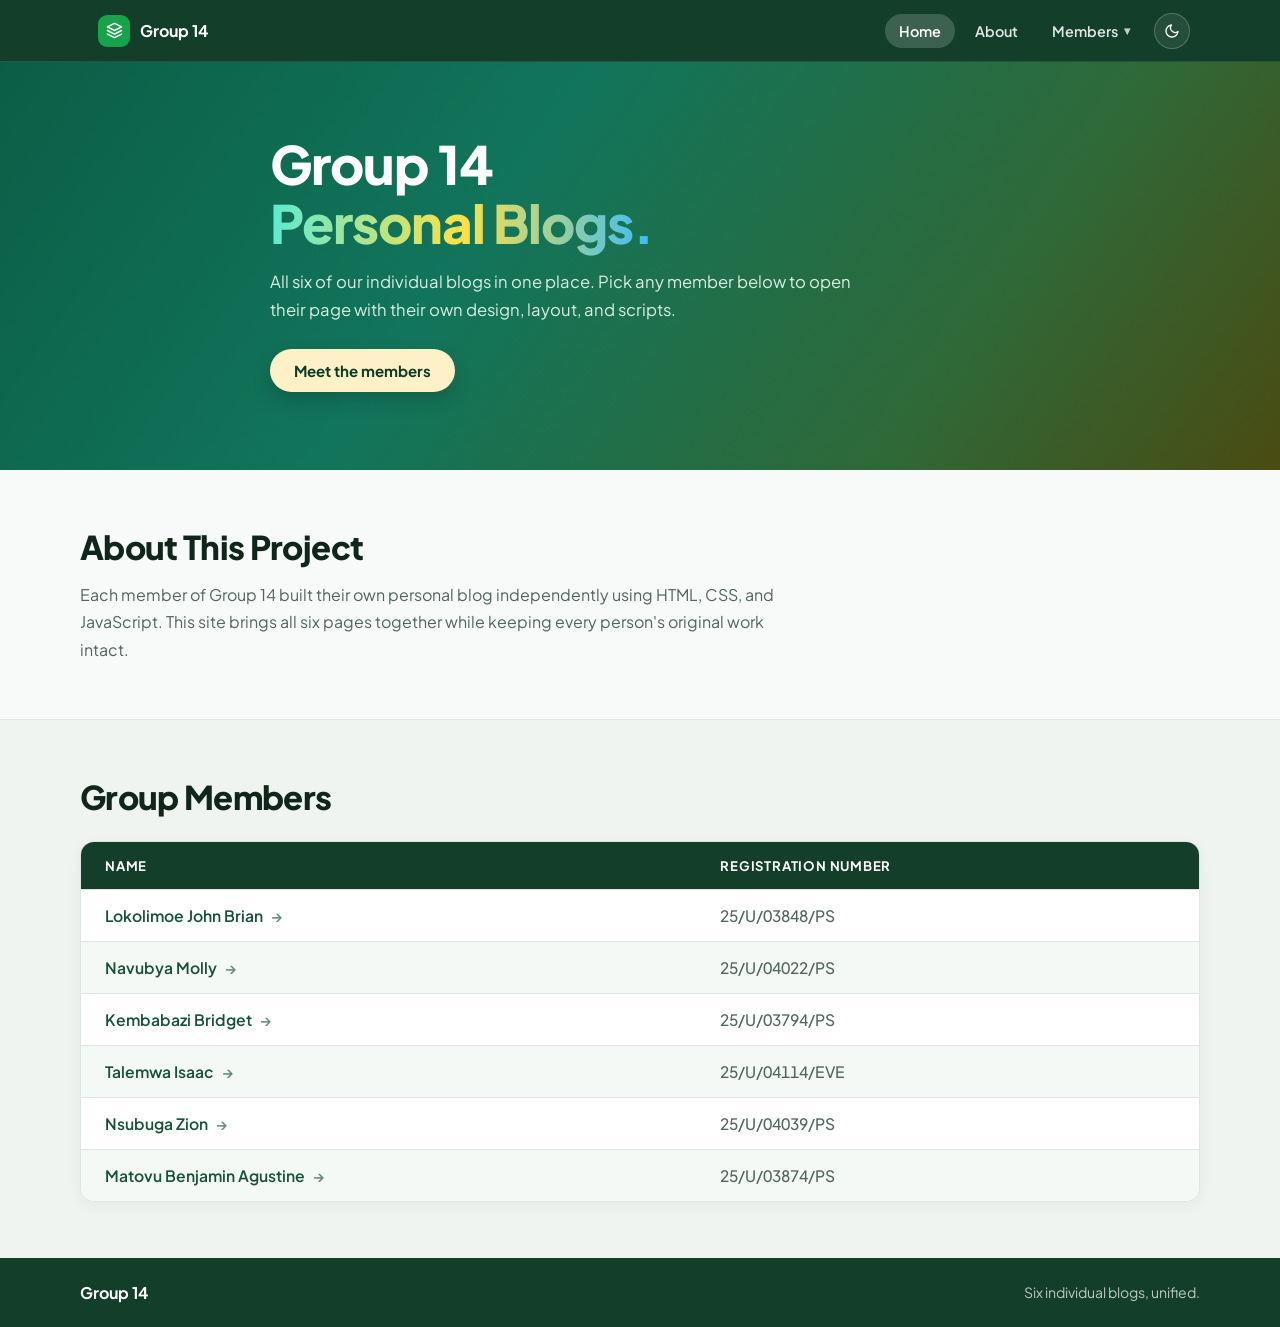
==== commit 60c8517f: "Replace member cards with clickable name and registration number table" ====
--- a/index.html
+++ b/index.html
@@ -83,7 +83,17 @@
     <section class="hub-section members-section" id="membersSection">
       <div class="section-container">
         <h2 class="section-heading">Group Members</h2>
-        <div class="member-grid" id="memberGrid" aria-label="Member Blogs"></div>
+        <div class="member-table-wrap">
+          <table class="member-table" aria-label="Group Members">
+            <thead>
+              <tr>
+                <th scope="col">Name</th>
+                <th scope="col">Registration Number</th>
+              </tr>
+            </thead>
+            <tbody id="memberTableBody"></tbody>
+          </table>
+        </div>
       </div>
     </section>
 
--- a/hub.css
+++ b/hub.css
@@ -17,6 +17,8 @@
   --hover-bg: #f2f6f3;
   --accent: #145338;
   --accent-hover: #0e3f2a;
+  --link-color: #145338;
+  --table-stripe: #f5f9f6;
   --shadow: 0 4px 14px rgba(17, 38, 27, 0.05);
   --shadow-hover: 0 12px 28px rgba(17, 38, 27, 0.09);
   --ease: cubic-bezier(0.16, 1, 0.3, 1);
@@ -32,6 +34,8 @@
   --hover-bg: #1c3127;
   --accent: #1b6b49;
   --accent-hover: #228259;
+  --link-color: #6ee7b7;
+  --table-stripe: rgba(255, 255, 255, 0.025);
   --shadow: 0 4px 16px rgba(0, 0, 0, 0.28);
   --shadow-hover: 0 12px 28px rgba(0, 0, 0, 0.42);
 }
@@ -333,106 +337,86 @@
   line-height: 1.7;
 }
 
-/* Member Cards */
-.member-grid {
+/* Member Directory Table */
+.member-table-wrap {
   margin-top: 24px;
-  display: grid;
-  grid-template-columns: repeat(3, minmax(0, 1fr));
-  gap: 20px;
-}
-
-.member-card {
   background: var(--surface);
   border: 1px solid var(--border);
   border-radius: 14px;
-  padding: 22px;
-  display: flex;
-  flex-direction: column;
-  gap: 12px;
   box-shadow: var(--shadow);
-  transition:
-    transform 0.28s var(--ease),
-    box-shadow 0.28s var(--ease),
-    border-color 0.22s ease;
-}
-
-.member-card:hover {
-  transform: translateY(-3px);
-  box-shadow: var(--shadow-hover);
-  border-color: #9ec5b0;
-}
-
-body.hub-dark .member-card:hover {
-  border-color: #365c49;
-}
-
-.card-head {
-  display: flex;
-  align-items: center;
-  gap: 12px;
-}
-
-.avatar {
-  width: 46px;
-  height: 46px;
-  border-radius: 50%;
-  display: inline-flex;
-  align-items: center;
-  justify-content: center;
+  overflow-x: auto;
+}
+
+.member-table {
+  width: 100%;
+  border-collapse: collapse;
+  text-align: left;
+}
+
+.member-table thead th {
+  background: var(--bar-bg);
+  color: #ffffff;
+  font-size: 0.82rem;
   font-weight: 700;
+  text-transform: uppercase;
+  letter-spacing: 0.06em;
+  padding: 15px 24px;
+  white-space: nowrap;
+}
+
+.member-table tbody tr {
+  border-top: 1px solid var(--border);
+  transition: background-color 0.18s ease;
+}
+
+.member-table tbody tr:nth-child(even) {
+  background: var(--table-stripe);
+}
+
+.member-table tbody tr:hover {
+  background: var(--hover-bg);
+}
+
+.member-table td {
+  padding: 16px 24px;
+  font-size: 0.98rem;
+  vertical-align: middle;
+}
+
+.member-name-link {
+  display: inline-flex;
+  align-items: center;
+  gap: 8px;
+  color: var(--link-color);
+  font-weight: 600;
+  text-decoration: none;
+  transition: color 0.18s ease;
+}
+
+.member-name-link:hover,
+.member-name-link:focus-visible {
+  text-decoration: underline;
+  text-underline-offset: 4px;
+  outline: none;
+}
+
+.link-arrow {
   font-size: 0.95rem;
-  color: #ffffff;
-  flex-shrink: 0;
-  overflow: hidden;
-  background: #145338;
-}
-
-.avatar-img {
-  width: 100%;
-  height: 100%;
-  object-fit: cover;
-  display: block;
-}
-
-.member-name {
-  margin: 0;
-  font-size: 1.06rem;
-  font-weight: 700;
-}
-
-.member-title {
-  margin: 2px 0 0;
-  font-size: 0.86rem;
+  opacity: 0.65;
+  transition: transform 0.2s var(--ease), opacity 0.2s ease;
+}
+
+.member-name-link:hover .link-arrow,
+.member-name-link:focus-visible .link-arrow {
+  transform: translateX(3px);
+  opacity: 1;
+}
+
+.reg-number {
+  font-variant-numeric: tabular-nums;
+  color: var(--muted);
   font-weight: 500;
-  color: var(--muted);
-}
-
-.member-desc {
-  margin: 0;
-  color: var(--muted);
-  font-size: 0.91rem;
-  line-height: 1.55;
-  flex: 1;
-}
-
-.btn-view {
-  align-self: flex-start;
-  margin-top: 4px;
-  border: 0;
-  background: var(--accent);
-  color: #ffffff;
-  font: inherit;
-  font-size: 0.88rem;
-  font-weight: 600;
-  padding: 9px 16px;
-  border-radius: 9px;
-  cursor: pointer;
-  transition: background-color 0.2s ease, transform 0.2s var(--ease);
-}
-
-.btn-view:hover {
-  background: var(--accent-hover);
-  transform: translateY(-1px);
+  white-space: nowrap;
 }
 
 /* Footer */
@@ -477,15 +461,15 @@
   display: block;
 }
 
-@media (max-width: 920px) {
-  .member-grid {
-    grid-template-columns: repeat(2, minmax(0, 1fr));
+@media (max-width: 640px) {
+  .member-table thead th,
+  .member-table td {
+    padding: 13px 16px;
+    font-size: 0.9rem;
   }
-}
-
-@media (max-width: 640px) {
-  .member-grid {
-    grid-template-columns: 1fr;
+
+  .member-table thead th {
+    font-size: 0.76rem;
   }
 
   .hub-brand-text {
